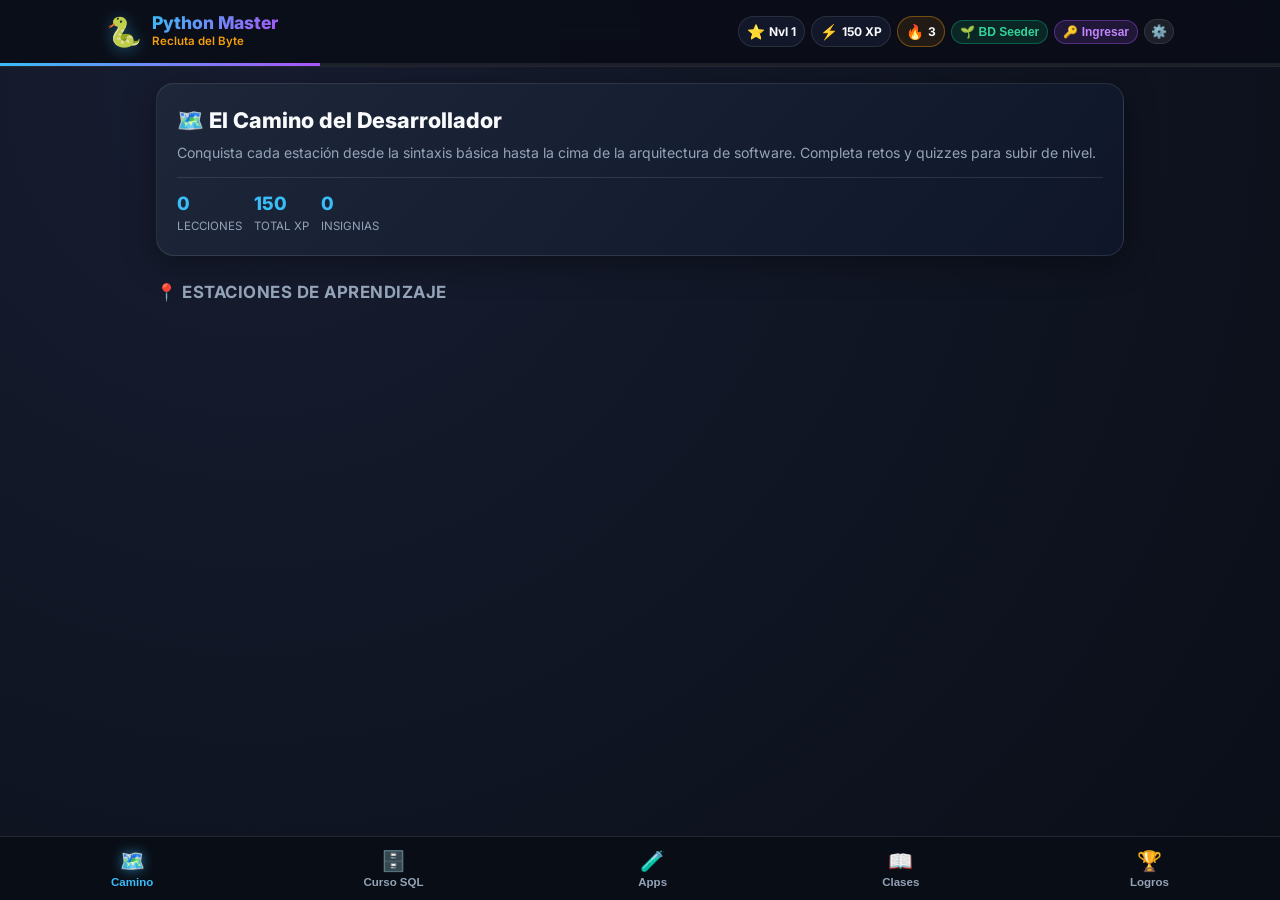
==== docs/index.html @ 7774337b "feat: autenticación JWT con bcrypt, control de usuarios y soporte de despliegue en /docs para GitHub" ====
<!DOCTYPE html>
<html lang="es">
<head>
  <meta charset="UTF-8">
  <meta name="viewport" content="width=device-width, initial-scale=1.0, maximum-scale=1.0, user-scalable=no">
  <title>Python & SQL Master: Game Edition</title>
  <link rel="stylesheet" href="style.css">
  <link rel="preconnect" href="https://fonts.googleapis.com">
  <link rel="preconnect" href="https://fonts.gstatic.com" crossorigin>
  <link href="https://fonts.googleapis.com/css2?family=Fira+Code:wght@400;500;600&family=Inter:wght@400;600;700;800;900&display=swap" rel="stylesheet">
</head>
<body>
  <!-- Header con Barra de Nivel, XP y Racha -->
  <header class="app-header">
    <div class="header-content">
      <div class="logo-area" onclick="app.switchTab('camino')">
        <span class="logo-icon">🐍</span>
        <div>
          <h1 class="logo-title">Python Master</h1>
          <span class="logo-subtitle" id="userRankTitle">Recluta del Byte</span>
        </div>
      </div>

      <!-- Barra de Gamificación / Stats & Autenticación -->
      <div class="gamification-bar">
        <div class="stat-pill" title="Nivel del Jugador">
          <span class="stat-icon">⭐</span>
          <span class="stat-value" id="userLevelBadge">Nvl 1</span>
        </div>
        <div class="stat-pill" title="Puntos de Experiencia">
          <span class="stat-icon">⚡</span>
          <span class="stat-value" id="userXpBadge">150 XP</span>
        </div>
        <div class="stat-pill streak-pill" title="Racha de Días">
          <span class="stat-icon">🔥</span>
          <span class="stat-value" id="userStreakBadge">3</span>
        </div>
        <button class="btn-db-seed" onclick="app.seedDatabase()" title="Sembrar / Restaurar datos en Supabase/SQLite">
          🌱 <span class="hide-mobile">BD Seeder</span>
        </button>
        <button class="btn-auth" id="btnAuthHeader" onclick="app.openAuthModal()" title="Iniciar Sesión o Registrarse">
          🔑 <span class="hide-mobile">Ingresar</span>
        </button>
        <button class="btn-api-config" onclick="app.openApiModal()" title="Configurar URL del Backend en Render">
          ⚙️
        </button>
      </div>
    </div>

    <!-- Barra de progreso hacia el siguiente nivel -->
    <div class="level-progress-container">
      <div class="level-progress-bar" id="levelProgressFill" style="width: 25%;"></div>
    </div>
  </header>

  <!-- Contenedor Principal de Vistas -->
  <main class="main-container" id="mainApp">
    
    <!-- ==================== PESTAÑA 1: CAMINO DEL JUEGO (ROADMAP) ==================== -->
    <section id="tabCamino" class="view-tab active">
      <div class="hero-card">
        <div class="hero-text">
          <h2>🗺️ El Camino del Desarrollador</h2>
          <p>Conquista cada estación desde la sintaxis básica hasta la cima de la arquitectura de software. Completa retos y quizzes para subir de nivel.</p>
        </div>
        <div class="global-stats-row">
          <div class="mini-stat">
            <span class="mini-stat-num" id="statCompletedLessons">0</span>
            <span class="mini-stat-lbl">Lecciones</span>
          </div>
          <div class="mini-stat">
            <span class="mini-stat-num" id="statTotalXp">150</span>
            <span class="mini-stat-lbl">Total XP</span>
          </div>
          <div class="mini-stat">
            <span class="mini-stat-num" id="statAchievementsCount">0</span>
            <span class="mini-stat-lbl">Insignias</span>
          </div>
        </div>
      </div>

      <!-- Mapa Gamificado de Nodos (Quest Tree) -->
      <div class="section-title">
        <h3>📍 Estaciones de Aprendizaje</h3>
      </div>
      <div class="game-map-container" id="gameRoadmap">
        <!-- Generado dinámicamente -->
      </div>
    </section>

    <!-- ==================== PESTAÑA 2: CURSO INTERACTIVO DE SQL ==================== -->
    <section id="tabSql" class="view-tab">
      <div class="hero-card sql-hero">
        <div class="hero-text">
          <h2>🗄️ Academia Interactiva de SQL & Supabase</h2>
          <p>Aprende SQL de forma didáctica. Escribe órdenes en lenguaje natural o código SQL puro. El sistema traducirá, explicará cada cláusula y ejecutará la consulta contra PostgreSQL/Supabase en tiempo real.</p>
        </div>
        <div class="sql-badge-info">
          <span>🚀 Motor: PostgreSQL / Supabase Real</span>
        </div>
      </div>

      <!-- Selector de Misiones SQL -->
      <div class="section-title">
        <h3>⚔️ Misiones SQL del Reino</h3>
      </div>
      <div class="sql-missions-scroll" id="sqlMissionsList">
        <!-- Renderizado dinámicamente -->
      </div>

      <!-- Panel Interactivo de Consultas -->
      <div class="sql-workspace-card">
        <div class="workspace-header">
          <div class="workspace-title">
            <span>💬 Asistente Didáctico & Consola SQL</span>
          </div>
          <div class="mode-toggle">
            <button class="mode-btn active" id="btnModeAuto" onclick="app.setSqlMode('auto')">Auto (IA/NL)</button>
            <button class="mode-btn" id="btnModeSql" onclick="app.setSqlMode('sql')">SQL Puro</button>
          </div>
        </div>

        <!-- Sugerencias Rápidas en 1 clic -->
        <div class="quick-prompts-bar">
          <span class="quick-label">Prueba:</span>
          <button class="chip-btn" onclick="app.setSqlQuery('selecciona el usuario de la tabla')">"selecciona el usuario de la tabla"</button>
          <button class="chip-btn" onclick="app.setSqlQuery('muestra los productos con poco stock')">"productos con poco stock"</button>
          <button class="chip-btn" onclick="app.setSqlQuery('usuarios vip con saldo mayor a 2500')">"usuarios vip"</button>
          <button class="chip-btn" onclick="app.setSqlQuery('pedidos con nombre del cliente')">"pedidos con cliente (JOIN)"</button>
          <button class="chip-btn" onclick="app.setSqlQuery('salario maximo y empleados por cada departamento')">"salarios por departamento"</button>
        </div>

        <div class="sql-input-area">
          <textarea id="sqlInput" class="sql-textarea" rows="3" placeholder="Escribe tu consulta aquí... Ej: 'selecciona el usuario de la tabla' o 'SELECT * FROM usuarios;'"></textarea>
          <div class="sql-actions">
            <button class="btn-primary btn-run-sql" onclick="app.executeSqlQuery()">
              ⚡ Ejecutar Consulta
            </button>
          </div>
        </div>

        <!-- Explicación Didáctica Desglosada -->
        <div id="sqlExplanationBox" class="sql-explanation-card" style="display: none;">
          <div class="explanation-title">💡 Explicación Didáctica de la Consulta:</div>
          <div id="sqlInterpretedQuery" class="code-pill"></div>
          <div id="sqlClausesList" class="clauses-grid"></div>
        </div>

        <!-- Tabla de Resultados en Vivo -->
        <div id="sqlResultsBox" class="sql-results-card" style="display: none;">
          <div class="results-header">
            <h4>📊 Resultados de la Base de Datos</h4>
            <div class="metrics-pills">
              <span id="sqlExecutionTime" class="metric-pill">0 ms</span>
              <span id="sqlTotalRows" class="metric-pill">0 filas</span>
            </div>
          </div>
          <div class="table-responsive" id="sqlTableContainer">
            <!-- Tabla renderizada -->
          </div>
        </div>

        <!-- Explorador de Tablas de la Base de Datos -->
        <div class="schema-explorer-toggle" onclick="app.toggleSchemaExplorer()">
          <span>🗂️ Ver Estructura de Tablas Disponibles en Supabase ▼</span>
        </div>
        <div id="schemaExplorerContent" class="schema-explorer-content" style="display: none;">
          <div class="schema-tables-grid" id="schemaTablesGrid"></div>
        </div>
      </div>
    </section>

    <!-- ==================== PESTAÑA 3: MICRO-PROGRAMAS DIDÁCTICOS ==================== -->
    <section id="tabApps" class="view-tab">
      <div class="hero-card apps-hero">
        <div class="hero-text">
          <h2>🧪 Laboratorio de Micro-Programas</h2>
          <p>Herramientas interactivas construidas con los proyectos de <code>python_master.txt</code>. Prueba la lógica, interactúa con calculadoras, cajeros y simuladores de negocios.</p>
        </div>
      </div>

      <!-- Cuadrícula de Aplicaciones -->
      <div class="apps-grid">
        <!-- App 1: Calculadora y Evaluador AST -->
        <div class="app-card">
          <div class="app-card-header">
            <span class="app-icon">🧮</span>
            <div>
              <h4>Calculadora Aritmética & AST</h4>
              <span class="app-tag">Operadores & Tipos</span>
            </div>
          </div>
          <p class="app-desc">Evalúa expresiones matemáticas, comprende la precedencia de operadores PEMDAS y el tipo de dato devuelto.</p>
          <div class="app-body">
            <input type="text" id="calcInput" class="app-input" value="(15 + 5) * 2 ** 3 // 4 % 7" placeholder="Ej: (10 + 2) * 5">
            <button class="btn-secondary btn-full" onclick="app.runCalculatorApp()">Calcular & Analizar Expresión</button>
            <div id="calcOutput" class="app-result-box" style="display: none;"></div>
          </div>
        </div>

        <!-- App 2: Simulador de Cajero Automático (Reto 114) -->
        <div class="app-card">
          <div class="app-card-header">
            <span class="app-icon">🏧</span>
            <div>
              <h4>Simulador de Cajero Automático</h4>
              <span class="app-tag">Reto 114: Bucles & While</span>
            </div>
          </div>
          <p class="app-desc">Simula las operaciones de una cuenta bancaria con menú interactivo, validación de saldos y depósitos.</p>
          <div class="app-body">
            <div class="atm-balance-display">
              <span>Saldo Actual:</span>
              <strong id="atmBalance">$1,000.00</strong>
            </div>
            <div class="atm-controls">
              <input type="number" id="atmAmount" class="app-input" placeholder="Monto ($)">
              <div class="btn-group-row">
                <button class="btn-secondary" onclick="app.atmDeposit()">➕ Depositar</button>
                <button class="btn-secondary" onclick="app.atmWithdraw()">➖ Retirar</button>
              </div>
            </div>
            <div id="atmLog" class="atm-log-box">
              <div class="log-entry">🟢 Cajero iniciado. Saldo: $1,000.00</div>
            </div>
          </div>
        </div>

        <!-- App 3: Generador de ID Único & Emails (Retos 40 y 53) -->
        <div class="app-card">
          <div class="app-card-header">
            <span class="app-icon">🆔</span>
            <div>
              <h4>Generador de ID & Email Corporativo</h4>
              <span class="app-tag">Retos 40 y 53: Cadenas & Random</span>
            </div>
          </div>
          <p class="app-desc">Genera identificadores normalizados utilizando slicing de texto y cadenas con formato.</p>
          <div class="app-body">
            <div class="form-row-2">
              <input type="text" id="idNombre" class="app-input" placeholder="Nombre (Ej: Carlos)">
              <input type="text" id="idApellido" class="app-input" placeholder="Apellido (Ej: Mendoza)">
            </div>
            <div class="form-row-2">
              <input type="number" id="idAnio" class="app-input" placeholder="Año Nacimiento (Ej: 1995)">
              <input type="text" id="idEmpresa" class="app-input" value="globalmentoring" placeholder="Empresa">
            </div>
            <button class="btn-secondary btn-full" onclick="app.runIdEmailApp()">Generar Credenciales</button>
            <div id="idEmailOutput" class="app-result-box" style="display: none;"></div>
          </div>
        </div>

        <!-- App 4: Simulador Reserva de Hotel (Retos 20 y 95) -->
        <div class="app-card">
          <div class="app-card-header">
            <span class="app-icon">🏨</span>
            <div>
              <h4>Simulador de Reserva Hotelera</h4>
              <span class="app-tag">Retos 20 y 95: Descuentos & Condicionales</span>
            </div>
          </div>
          <p class="app-desc">Calcula presupuestos de hospedaje con tarifas según habitación y descuentos de estancia.</p>
          <div class="app-body">
            <input type="text" id="hotelCliente" class="app-input" placeholder="Nombre Huésped" value="Ana Gómez">
            <div class="form-row-2">
              <select id="hotelHabitacion" class="app-input">
                <option value="estandar">Habitación Estándar ($75/noche)</option>
                <option value="vista_mar" selected>Suite Vista al Mar ($180/noche)</option>
                <option value="presidencial">Suite Presidencial ($320/noche)</option>
              </select>
              <input type="number" id="hotelNoches" class="app-input" value="4" min="1" placeholder="Noches">
            </div>
            <label class="checkbox-label">
              <input type="checkbox" id="hotelDesayuno" checked> Incluir Desayuno Buffet ($20/noche)
            </label>
            <button class="btn-secondary btn-full" onclick="app.runHotelApp()">Calcular Tarifa</button>
            <div id="hotelOutput" class="app-result-box" style="display: none;"></div>
          </div>
        </div>
      </div>
    </section>

    <!-- ==================== PESTAÑA 4: CLASES BREVES (MICRO-LEARNING) ==================== -->
    <section id="tabClases" class="view-tab">
      <div class="hero-card">
        <div class="hero-text">
          <h2>📖 Módulo de Sesiones: Clases Breves</h2>
          <p>Teoría pura explicada en 3 minutos. Lee los conceptos esenciales, revisa los patrones y afianza tu conocimiento con el mini-quizz inmediato.</p>
        </div>
      </div>
      <div class="brief-classes-list" id="briefClassesList">
        <!-- Renderizado dinámicamente -->
      </div>
    </section>

    <!-- ==================== PESTAÑA 5: LOGROS & BADGES ==================== -->
    <section id="tabLogros" class="view-tab">
      <div class="hero-card achievements-hero">
        <div class="hero-text">
          <h2>🏆 Sala de Trofeos & Insignias</h2>
          <p>Desbloquea medallas al completar bloques, dominar retos de concurrencia y ejecutar consultas avanzadas de SQL.</p>
        </div>
      </div>
      <div class="badges-grid-full" id="achievementsList">
        <!-- Renderizado dinámicamente -->
      </div>
    </section>

    <!-- ==================== VISTA MODAL: DETALLE DE LECCIÓN ==================== -->
    <section id="viewLessonModal" class="lesson-modal" style="display: none;">
      <div class="lesson-modal-content">
        <button class="btn-close-modal" onclick="app.closeLessonModal()">✕ Cerrar</button>
        <div id="lessonModalDetail"></div>
      </div>
    </section>

    <!-- ==================== VISTA MODAL: AUTENTICACIÓN / LOGIN ==================== -->
    <section id="viewAuthModal" class="lesson-modal" style="display: none;">
      <div class="lesson-modal-content" style="max-width: 420px;">
        <button class="btn-close-modal" onclick="app.closeAuthModal()">✕ Cerrar</button>
        <div class="auth-tabs-row">
          <button class="auth-tab-btn active" id="btnTabLogin" onclick="app.switchAuthMode('login')">Iniciar Sesión</button>
          <button class="auth-tab-btn" id="btnTabRegister" onclick="app.switchAuthMode('register')">Crear Cuenta</button>
        </div>

        <!-- Formulario Iniciar Sesión -->
        <form id="formLogin" onsubmit="event.preventDefault(); app.submitLogin();">
          <div style="margin-top: 14px;">
            <label style="font-size: 0.75rem; color: var(--text-muted);">Usuario o Correo:</label>
            <input type="text" id="loginIdent" class="app-input" required placeholder="Ej: carlos o carlos@empresa.com" style="margin-top: 4px;">
          </div>
          <div style="margin-top: 10px;">
            <label style="font-size: 0.75rem; color: var(--text-muted);">Contraseña:</label>
            <input type="password" id="loginPwd" class="app-input" required placeholder="••••••••" style="margin-top: 4px;">
          </div>
          <button type="submit" class="btn-primary btn-full" style="margin-top: 16px;">Entrar al Sistema ⚡</button>
        </form>

        <!-- Formulario Registro -->
        <form id="formRegister" onsubmit="event.preventDefault(); app.submitRegister();" style="display: none;">
          <div style="margin-top: 14px;">
            <label style="font-size: 0.75rem; color: var(--text-muted);">Nombre de Usuario:</label>
            <input type="text" id="regUser" class="app-input" required placeholder="Ej: jose2026" style="margin-top: 4px;">
          </div>
          <div style="margin-top: 10px;">
            <label style="font-size: 0.75rem; color: var(--text-muted);">Correo Electrónico:</label>
            <input type="email" id="regEmail" class="app-input" required placeholder="tu@email.com" style="margin-top: 4px;">
          </div>
          <div style="margin-top: 10px;">
            <label style="font-size: 0.75rem; color: var(--text-muted);">Nombre Completo:</label>
            <input type="text" id="regFullName" class="app-input" placeholder="Ej: José Bacilio" style="margin-top: 4px;">
          </div>
          <div style="margin-top: 10px;">
            <label style="font-size: 0.75rem; color: var(--text-muted);">Contraseña (Mín. 6 caracteres):</label>
            <input type="password" id="regPwd" class="app-input" minlength="6" required placeholder="••••••••" style="margin-top: 4px;">
          </div>
          <button type="submit" class="btn-primary btn-full" style="margin-top: 16px;">Registrarse & Obtener +150 XP 🚀</button>
        </form>
        <div id="authStatusMsg" style="margin-top: 10px; font-size: 0.8rem; display: none;"></div>
      </div>
    </section>

    <!-- ==================== VISTA MODAL: CONFIGURACIÓN DE API (GITHUB PAGES) ==================== -->
    <section id="viewApiModal" class="lesson-modal" style="display: none;">
      <div class="lesson-modal-content" style="max-width: 480px;">
        <button class="btn-close-modal" onclick="app.closeApiModal()">✕ Cerrar</button>
        <h3 style="font-size: 1rem; color: var(--primary); margin-bottom: 8px;">⚙️ Conexión Backend API</h3>
        <p style="font-size: 0.8rem; color: var(--text-muted); margin-bottom: 12px;">
          Si abres la aplicación desde <strong>GitHub Pages</strong>, ingresa la URL de tu servicio web en Render para conectar la base de datos de Supabase.
        </p>
        <input type="text" id="inputApiBaseUrl" class="app-input" placeholder="https://tu-servicio.onrender.com">
        <div style="display: flex; gap: 8px; margin-top: 12px;">
          <button class="btn-secondary" style="flex: 1;" onclick="app.setLocalApi()">Usar Localhost</button>
          <button class="btn-primary" style="flex: 1;" onclick="app.saveApiBaseUrl()">Guardar URL</button>
        </div>
      </div>
    </section>

  </main>

  <!-- Mobile Bottom Navigation Bar (Compatible con iPhone 7) -->
  <nav class="mobile-nav">
    <button class="nav-item active" onclick="app.switchTab('camino')">
      <span class="nav-icon">🗺️</span>
      <span class="nav-label">Camino</span>
    </button>
    <button class="nav-item" onclick="app.switchTab('sql')">
      <span class="nav-icon">🗄️</span>
      <span class="nav-label">Curso SQL</span>
    </button>
    <button class="nav-item" onclick="app.switchTab('apps')">
      <span class="nav-icon">🧪</span>
      <span class="nav-label">Apps</span>
    </button>
    <button class="nav-item" onclick="app.switchTab('clases')">
      <span class="nav-icon">📖</span>
      <span class="nav-label">Clases</span>
    </button>
    <button class="nav-item" onclick="app.switchTab('logros')">
      <span class="nav-icon">🏆</span>
      <span class="nav-label">Logros</span>
    </button>
  </nav>

  <script src="app.js"></script>
</body>
</html>
---- docs/style.css ----
/* ========================================================
   ESTILOS MODERNOS Y GAMIFICADOS: PYTHON & SQL MASTER
   Compatible con iPhone 7 (iOS 15) y Navegadores Modernos
   ======================================================== */

:root {
  --bg-dark: #0a0e17;
  --bg-card: rgba(20, 27, 45, 0.85);
  --bg-card-hover: rgba(28, 38, 64, 0.95);
  --bg-accent: #1e293b;
  --border-color: rgba(255, 255, 255, 0.1);
  --border-glow: rgba(56, 189, 248, 0.3);
  
  --primary: #38bdf8;
  --primary-hover: #0284c7;
  --secondary: #a855f7;
  --accent-gold: #f59e0b;
  --accent-green: #10b981;
  --accent-red: #ef4444;
  --text-main: #f8fafc;
  --text-muted: #94a3b8;
  
  --font-sans: 'Inter', -apple-system, BlinkMacSystemFont, "Segoe UI", Roboto, sans-serif;
  --font-mono: 'Fira Code', monospace;
  
  --radius-sm: 8px;
  --radius-md: 12px;
  --radius-lg: 18px;
  --radius-full: 9999px;
  
  --shadow-card: 0 8px 32px 0 rgba(0, 0, 0, 0.37);
  --shadow-glow: 0 0 20px rgba(56, 189, 248, 0.25);
}

* {
  margin: 0;
  padding: 0;
  box-sizing: border-box;
  -webkit-tap-highlight-color: transparent;
}

body {
  font-family: var(--font-sans);
  background: radial-gradient(circle at 20% 10%, #171d31 0%, #0a0e17 100%);
  color: var(--text-main);
  min-height: 100vh;
  padding-bottom: 90px; /* Espacio para barra móvil */
  line-height: 1.5;
}

/* ==================== HEADER & GAMIFICATION BAR ==================== */
.app-header {
  position: sticky;
  top: 0;
  z-index: 100;
  background: rgba(10, 14, 23, 0.92);
  backdrop-filter: blur(14px);
  -webkit-backdrop-filter: blur(14px);
  border-bottom: 1px solid var(--border-color);
}

.header-content {
  max-width: 1100px;
  margin: 0 auto;
  padding: 10px 16px;
  display: flex;
  align-items: center;
  justify-content: space-between;
  gap: 12px;
}

.logo-area {
  display: flex;
  align-items: center;
  gap: 10px;
  cursor: pointer;
}

.logo-icon {
  font-size: 1.8rem;
  filter: drop-shadow(0 2px 8px rgba(56, 189, 248, 0.4));
}

.logo-title {
  font-size: 1.1rem;
  font-weight: 800;
  background: linear-gradient(135deg, #38bdf8, #a855f7);
  -webkit-background-clip: text;
  -webkit-text-fill-color: transparent;
  line-height: 1.1;
}

.logo-subtitle {
  font-size: 0.72rem;
  font-weight: 600;
  color: var(--accent-gold);
  display: block;
}

.gamification-bar {
  display: flex;
  align-items: center;
  gap: 6px;
}

.stat-pill {
  display: flex;
  align-items: center;
  gap: 4px;
  background: var(--bg-card);
  border: 1px solid var(--border-color);
  padding: 4px 8px;
  border-radius: var(--radius-full);
  font-size: 0.75rem;
  font-weight: 700;
}

.stat-icon {
  font-size: 0.9rem;
}

.stat-value {
  color: var(--text-main);
}

.streak-pill {
  border-color: rgba(245, 158, 11, 0.4);
  background: rgba(245, 158, 11, 0.1);
}

.btn-db-seed {
  background: rgba(16, 185, 129, 0.15);
  border: 1px solid rgba(16, 185, 129, 0.4);
  color: #34d399;
  font-size: 0.75rem;
  font-weight: 700;
  padding: 4px 8px;
  border-radius: var(--radius-full);
  cursor: pointer;
  transition: all 0.2s ease;
}

.btn-db-seed:hover {
  background: rgba(16, 185, 129, 0.3);
}

.level-progress-container {
  width: 100%;
  height: 3px;
  background: rgba(255, 255, 255, 0.08);
}

.level-progress-bar {
  height: 100%;
  background: linear-gradient(90deg, #38bdf8, #a855f7);
  transition: width 0.4s ease;
}

/* ==================== CONTENEDOR PRINCIPAL ==================== */
.main-container {
  max-width: 1000px;
  margin: 0 auto;
  padding: 16px;
}

.view-tab {
  display: none;
}

.view-tab.active {
  display: block;
  animation: fadeIn 0.3s ease-out;
}

@keyframes fadeIn {
  from { opacity: 0; transform: translateY(6px); }
  to { opacity: 1; transform: translateY(0); }
}

/* ==================== HERO CARDS ==================== */
.hero-card {
  background: linear-gradient(135deg, rgba(30, 41, 59, 0.9) 0%, rgba(15, 23, 42, 0.9) 100%);
  border: 1px solid var(--border-color);
  border-radius: var(--radius-lg);
  padding: 20px;
  margin-bottom: 24px;
  box-shadow: var(--shadow-card);
}

.hero-text h2 {
  font-size: 1.35rem;
  font-weight: 800;
  margin-bottom: 6px;
  color: var(--text-main);
}

.hero-text p {
  font-size: 0.88rem;
  color: var(--text-muted);
  line-height: 1.45;
}

.global-stats-row {
  display: flex;
  gap: 12px;
  margin-top: 14px;
  padding-top: 12px;
  border-top: 1px solid var(--border-color);
}

.mini-stat {
  display: flex;
  flex-direction: column;
}

.mini-stat-num {
  font-size: 1.15rem;
  font-weight: 800;
  color: var(--primary);
}

.mini-stat-lbl {
  font-size: 0.72rem;
  color: var(--text-muted);
  text-transform: uppercase;
}

.sql-hero {
  border-left: 4px solid var(--primary);
}

.sql-badge-info {
  margin-top: 10px;
  display: inline-block;
  background: rgba(56, 189, 248, 0.12);
  border: 1px solid rgba(56, 189, 248, 0.3);
  color: var(--primary);
  font-size: 0.75rem;
  font-weight: 700;
  padding: 4px 10px;
  border-radius: var(--radius-full);
}

/* ==================== MAPA DEL JUEGO (ROADMAP) ==================== */
.section-title {
  margin-bottom: 14px;
}

.section-title h3 {
  font-size: 1.05rem;
  font-weight: 700;
  color: var(--text-muted);
  text-transform: uppercase;
  letter-spacing: 0.5px;
}

.game-map-container {
  display: flex;
  flex-direction: column;
  gap: 16px;
  position: relative;
}

.roadmap-block-card {
  background: var(--bg-card);
  border: 1px solid var(--border-color);
  border-radius: var(--radius-md);
  padding: 16px;
  transition: all 0.2s ease;
  position: relative;
  overflow: hidden;
}

.roadmap-block-card:hover {
  border-color: var(--border-glow);
  box-shadow: var(--shadow-glow);
}

.block-header-info {
  display: flex;
  align-items: center;
  justify-content: space-between;
  margin-bottom: 12px;
}

.block-title-row {
  display: flex;
  align-items: center;
  gap: 10px;
}

.block-icon-large {
  font-size: 1.8rem;
}

.block-title-text {
  font-size: 1.05rem;
  font-weight: 700;
  color: var(--text-main);
}

.block-days-badge {
  font-size: 0.72rem;
  color: var(--accent-gold);
  font-weight: 600;
}

.nodes-timeline {
  display: flex;
  flex-wrap: wrap;
  gap: 8px;
  margin-top: 10px;
}

.quest-node {
  background: var(--bg-accent);
  border: 1px solid var(--border-color);
  border-radius: var(--radius-sm);
  padding: 8px 12px;
  font-size: 0.8rem;
  font-weight: 600;
  cursor: pointer;
  display: flex;
  align-items: center;
  gap: 6px;
  transition: all 0.2s ease;
}

.quest-node:hover {
  background: var(--bg-card-hover);
  border-color: var(--primary);
  transform: translateY(-2px);
}

.quest-node.completed {
  border-color: rgba(16, 185, 129, 0.4);
  background: rgba(16, 185, 129, 0.12);
}

.quest-node.completed .node-status-icon {
  color: #34d399;
}

/* ==================== CURSO DE SQL INTERACTIVO ==================== */
.sql-missions-scroll {
  display: flex;
  gap: 10px;
  overflow-x: auto;
  padding-bottom: 8px;
  margin-bottom: 20px;
  scrollbar-width: thin;
}

.mission-chip {
  flex: 0 0 auto;
  background: var(--bg-card);
  border: 1px solid var(--border-color);
  border-radius: var(--radius-md);
  padding: 10px 14px;
  cursor: pointer;
  transition: all 0.2s ease;
  min-width: 170px;
}

.mission-chip:hover, .mission-chip.active {
  border-color: var(--primary);
  background: rgba(56, 189, 248, 0.1);
}

.mission-header {
  display: flex;
  justify-content: space-between;
  align-items: center;
  margin-bottom: 4px;
}

.mission-lvl {
  font-size: 0.7rem;
  font-weight: 700;
  color: var(--accent-gold);
}

.mission-xp {
  font-size: 0.7rem;
  font-weight: 800;
  color: #34d399;
}

.mission-name {
  font-size: 0.82rem;
  font-weight: 700;
  color: var(--text-main);
  white-space: nowrap;
  overflow: hidden;
  text-overflow: ellipsis;
}

.sql-workspace-card {
  background: var(--bg-card);
  border: 1px solid var(--border-color);
  border-radius: var(--radius-lg);
  padding: 18px;
  margin-bottom: 20px;
}

.workspace-header {
  display: flex;
  justify-content: space-between;
  align-items: center;
  margin-bottom: 12px;
}

.workspace-title {
  font-size: 0.95rem;
  font-weight: 700;
}

.mode-toggle {
  display: flex;
  background: var(--bg-accent);
  border-radius: var(--radius-full);
  padding: 2px;
}

.mode-btn {
  background: transparent;
  border: none;
  color: var(--text-muted);
  font-size: 0.75rem;
  font-weight: 700;
  padding: 4px 10px;
  border-radius: var(--radius-full);
  cursor: pointer;
}

.mode-btn.active {
  background: var(--primary);
  color: #0f172a;
}

.quick-prompts-bar {
  display: flex;
  align-items: center;
  gap: 6px;
  overflow-x: auto;
  padding-bottom: 8px;
  margin-bottom: 12px;
}

.quick-label {
  font-size: 0.72rem;
  color: var(--text-muted);
  font-weight: 600;
  flex: 0 0 auto;
}

.chip-btn {
  flex: 0 0 auto;
  background: rgba(255, 255, 255, 0.05);
  border: 1px solid rgba(255, 255, 255, 0.1);
  color: var(--text-muted);
  font-size: 0.72rem;
  padding: 4px 8px;
  border-radius: var(--radius-full);
  cursor: pointer;
}

.chip-btn:hover {
  background: rgba(56, 189, 248, 0.15);
  color: var(--primary);
  border-color: var(--primary);
}

.sql-textarea {
  width: 100%;
  background: #070a10;
  border: 1px solid var(--border-color);
  border-radius: var(--radius-sm);
  color: var(--text-main);
  font-family: var(--font-mono);
  font-size: 0.88rem;
  padding: 10px;
  resize: vertical;
}

.sql-actions {
  display: flex;
  justify-content: flex-end;
  margin-top: 10px;
}

.btn-primary {
  background: linear-gradient(135deg, var(--primary), var(--primary-hover));
  border: none;
  color: #0f172a;
  font-weight: 700;
  font-size: 0.88rem;
  padding: 8px 18px;
  border-radius: var(--radius-md);
  cursor: pointer;
  transition: all 0.2s ease;
}

.btn-primary:hover {
  transform: translateY(-1px);
  box-shadow: var(--shadow-glow);
}

.sql-explanation-card {
  margin-top: 16px;
  background: rgba(15, 23, 42, 0.9);
  border: 1px solid rgba(56, 189, 248, 0.3);
  border-radius: var(--radius-md);
  padding: 14px;
}

.explanation-title {
  font-size: 0.85rem;
  font-weight: 700;
  color: var(--primary);
  margin-bottom: 6px;
}

.code-pill {
  font-family: var(--font-mono);
  font-size: 0.82rem;
  background: #06090e;
  padding: 8px 10px;
  border-radius: var(--radius-sm);
  color: #38bdf8;
  margin-bottom: 10px;
  word-break: break-all;
}

.clauses-grid {
  display: flex;
  flex-direction: column;
  gap: 6px;
}

.clause-row {
  font-size: 0.8rem;
  line-height: 1.4;
  color: var(--text-muted);
}

.clause-keyword {
  color: var(--accent-gold);
  font-weight: 700;
  font-family: var(--font-mono);
}

.sql-results-card {
  margin-top: 16px;
}

.results-header {
  display: flex;
  justify-content: space-between;
  align-items: center;
  margin-bottom: 8px;
}

.results-header h4 {
  font-size: 0.88rem;
  font-weight: 700;
}

.metrics-pills {
  display: flex;
  gap: 6px;
}

.metric-pill {
  font-size: 0.72rem;
  background: rgba(255, 255, 255, 0.08);
  padding: 2px 8px;
  border-radius: var(--radius-full);
  color: var(--text-muted);
}

.table-responsive {
  width: 100%;
  overflow-x: auto;
  border: 1px solid var(--border-color);
  border-radius: var(--radius-sm);
  background: #080c14;
}

.data-table {
  width: 100%;
  border-collapse: collapse;
  font-size: 0.8rem;
  font-family: var(--font-mono);
}

.data-table th {
  background: #111827;
  color: var(--primary);
  padding: 8px 12px;
  text-align: left;
  border-bottom: 1px solid var(--border-color);
  white-space: nowrap;
}

.data-table td {
  padding: 8px 12px;
  border-bottom: 1px solid rgba(255, 255, 255, 0.05);
  color: var(--text-main);
  white-space: nowrap;
}

.schema-explorer-toggle {
  margin-top: 16px;
  font-size: 0.8rem;
  font-weight: 700;
  color: var(--text-muted);
  cursor: pointer;
}

.schema-explorer-content {
  margin-top: 10px;
}

.schema-tables-grid {
  display: grid;
  grid-template-columns: repeat(auto-fill, minmax(180px, 1fr));
  gap: 10px;
}

.schema-table-card {
  background: #080c14;
  border: 1px solid var(--border-color);
  border-radius: var(--radius-sm);
  padding: 10px;
}

.schema-table-name {
  font-size: 0.8rem;
  font-weight: 700;
  color: var(--accent-gold);
  margin-bottom: 4px;
}

.schema-col-item {
  font-size: 0.72rem;
  color: var(--text-muted);
  font-family: var(--font-mono);
}

/* ==================== MICRO-PROGRAMAS ==================== */
.apps-grid {
  display: grid;
  grid-template-columns: repeat(auto-fill, minmax(280px, 1fr));
  gap: 16px;
}

.app-card {
  background: var(--bg-card);
  border: 1px solid var(--border-color);
  border-radius: var(--radius-md);
  padding: 16px;
  display: flex;
  flex-direction: column;
}

.app-card-header {
  display: flex;
  align-items: center;
  gap: 10px;
  margin-bottom: 8px;
}

.app-icon {
  font-size: 1.8rem;
}

.app-card-header h4 {
  font-size: 0.95rem;
  font-weight: 700;
  line-height: 1.2;
}

.app-tag {
  font-size: 0.68rem;
  color: var(--accent-gold);
  font-weight: 600;
}

.app-desc {
  font-size: 0.8rem;
  color: var(--text-muted);
  margin-bottom: 12px;
}

.app-body {
  margin-top: auto;
  display: flex;
  flex-direction: column;
  gap: 8px;
}

.app-input {
  width: 100%;
  background: #070a10;
  border: 1px solid var(--border-color);
  border-radius: var(--radius-sm);
  color: var(--text-main);
  padding: 8px 10px;
  font-size: 0.85rem;
}

.btn-secondary {
  background: var(--bg-accent);
  border: 1px solid var(--border-color);
  color: var(--text-main);
  font-weight: 600;
  font-size: 0.82rem;
  padding: 8px 12px;
  border-radius: var(--radius-sm);
  cursor: pointer;
  transition: all 0.2s ease;
}

.btn-secondary:hover {
  background: rgba(56, 189, 248, 0.15);
  border-color: var(--primary);
}

.btn-full {
  width: 100%;
}

.app-result-box {
  background: #06090e;
  border: 1px solid var(--border-color);
  border-radius: var(--radius-sm);
  padding: 10px;
  font-size: 0.8rem;
  margin-top: 6px;
}

.atm-balance-display {
  display: flex;
  justify-content: space-between;
  align-items: center;
  background: rgba(16, 185, 129, 0.1);
  border: 1px solid rgba(16, 185, 129, 0.3);
  padding: 10px;
  border-radius: var(--radius-sm);
  margin-bottom: 8px;
}

.atm-balance-display strong {
  font-size: 1.1rem;
  color: #34d399;
}

.btn-group-row {
  display: flex;
  gap: 8px;
}

.btn-group-row button {
  flex: 1;
}

.atm-log-box {
  background: #070a10;
  border: 1px solid var(--border-color);
  border-radius: var(--radius-sm);
  padding: 6px;
  font-size: 0.72rem;
  max-height: 80px;
  overflow-y: auto;
  font-family: var(--font-mono);
  color: var(--text-muted);
}

.form-row-2 {
  display: flex;
  gap: 8px;
}

.checkbox-label {
  font-size: 0.78rem;
  color: var(--text-muted);
  display: flex;
  align-items: center;
  gap: 6px;
  cursor: pointer;
}

/* ==================== CLASES BREVES ==================== */
.brief-classes-list {
  display: flex;
  flex-direction: column;
  gap: 12px;
}

.brief-class-card {
  background: var(--bg-card);
  border: 1px solid var(--border-color);
  border-radius: var(--radius-md);
  padding: 14px;
  cursor: pointer;
  transition: all 0.2s ease;
}

.brief-class-card:hover {
  border-color: var(--primary);
}

.brief-class-header {
  display: flex;
  align-items: center;
  justify-content: space-between;
}

.brief-class-title {
  font-size: 0.95rem;
  font-weight: 700;
}

.brief-class-time {
  font-size: 0.72rem;
  background: rgba(56, 189, 248, 0.1);
  color: var(--primary);
  padding: 2px 8px;
  border-radius: var(--radius-full);
}

/* ==================== INSIGNIAS & LOGROS ==================== */
.badges-grid-full {
  display: grid;
  grid-template-columns: repeat(auto-fill, minmax(220px, 1fr));
  gap: 14px;
}

.badge-card {
  background: var(--bg-card);
  border: 1px solid var(--border-color);
  border-radius: var(--radius-md);
  padding: 14px;
  display: flex;
  align-items: center;
  gap: 12px;
  opacity: 0.5;
  transition: all 0.2s ease;
}

.badge-card.unlocked {
  opacity: 1;
  border-color: var(--accent-gold);
  box-shadow: 0 0 15px rgba(245, 158, 11, 0.2);
}

.badge-icon {
  font-size: 2rem;
}

.badge-card h4 {
  font-size: 0.88rem;
  font-weight: 700;
}

.badge-card p {
  font-size: 0.75rem;
  color: var(--text-muted);
}

/* ==================== MODAL DE LECCIÓN ==================== */
.lesson-modal {
  position: fixed;
  top: 0;
  left: 0;
  width: 100vw;
  height: 100vh;
  background: rgba(0, 0, 0, 0.85);
  backdrop-filter: blur(8px);
  -webkit-backdrop-filter: blur(8px);
  z-index: 200;
  display: flex;
  justify-content: center;
  align-items: center;
  padding: 16px;
}

.lesson-modal-content {
  background: #0f172a;
  border: 1px solid var(--border-glow);
  border-radius: var(--radius-lg);
  width: 100%;
  max-width: 800px;
  max-height: 90vh;
  overflow-y: auto;
  padding: 20px;
  box-shadow: var(--shadow-card);
}

.btn-close-modal {
  float: right;
  background: rgba(255, 255, 255, 0.1);
  border: none;
  color: var(--text-main);
  padding: 6px 12px;
  border-radius: var(--radius-full);
  font-size: 0.8rem;
  font-weight: 700;
  cursor: pointer;
}

/* ==================== ACORDEONES & BOTONES ==================== */
.accordion-btn {
  width: 100%;
  background: rgba(255, 255, 255, 0.05);
  border: 1px solid var(--border-color);
  color: var(--text-main);
  text-align: left;
  padding: 10px 14px;
  border-radius: var(--radius-sm);
  font-weight: 600;
  font-size: 0.85rem;
  cursor: pointer;
  margin-top: 10px;
  display: flex;
  justify-content: space-between;
  align-items: center;
}

.accordion-btn:hover {
  background: rgba(56, 189, 248, 0.1);
  border-color: var(--primary);
}

.accordion-content {
  display: none;
  padding: 12px;
  background: #080c14;
  border: 1px solid var(--border-color);
  border-top: none;
  border-radius: 0 0 var(--radius-sm) var(--radius-sm);
  font-size: 0.85rem;
  line-height: 1.5;
}

.accordion-content.open {
  display: block;
}

.code-editor-area {
  width: 100%;
  height: 180px;
  background: #05080e;
  border: 1px solid var(--border-color);
  border-radius: var(--radius-sm);
  color: #38bdf8;
  font-family: var(--font-mono);
  font-size: 0.88rem;
  padding: 10px;
  margin-top: 10px;
  resize: vertical;
}

/* ==================== NAVEGACIÓN MÓVIL (IPHONE 7) ==================== */
.mobile-nav {
  position: fixed;
  bottom: 0;
  left: 0;
  width: 100%;
  background: rgba(10, 14, 23, 0.95);
  backdrop-filter: blur(16px);
  -webkit-backdrop-filter: blur(16px);
  border-top: 1px solid var(--border-color);
  display: flex;
  justify-content: space-around;
  padding: 8px 6px calc(8px + env(safe-area-inset-bottom, 0px));
  z-index: 100;
}

.nav-item {
  background: transparent;
  border: none;
  display: flex;
  flex-direction: column;
  align-items: center;
  gap: 3px;
  color: var(--text-muted);
  cursor: pointer;
  font-size: 0.72rem;
  font-weight: 600;
  padding: 4px 8px;
  border-radius: var(--radius-sm);
  min-width: 54px;
}

.nav-icon {
  font-size: 1.25rem;
}

.nav-item.active {
  color: var(--primary);
}

.nav-item.active .nav-icon {
  filter: drop-shadow(0 0 6px rgba(56, 189, 248, 0.6));
}

@media (max-width: 480px) {
  .hide-mobile {
    display: none;
  }
}

/* ==================== BOTONES DE AUTH Y API MODAL ==================== */
.btn-auth {
  background: rgba(168, 85, 247, 0.15);
  border: 1px solid rgba(168, 85, 247, 0.4);
  color: #c084fc;
  font-size: 0.75rem;
  font-weight: 700;
  padding: 4px 8px;
  border-radius: var(--radius-full);
  cursor: pointer;
  transition: all 0.2s ease;
}

.btn-auth:hover {
  background: rgba(168, 85, 247, 0.3);
}

.btn-api-config {
  background: rgba(255, 255, 255, 0.08);
  border: 1px solid var(--border-color);
  color: var(--text-muted);
  font-size: 0.8rem;
  padding: 4px 6px;
  border-radius: var(--radius-full);
  cursor: pointer;
  transition: all 0.2s ease;
}

.btn-api-config:hover {
  color: var(--primary);
  border-color: var(--primary);
}

.auth-tabs-row {
  display: flex;
  background: var(--bg-accent);
  border-radius: var(--radius-sm);
  padding: 3px;
  margin-top: 10px;
}

.auth-tab-btn {
  flex: 1;
  background: transparent;
  border: none;
  color: var(--text-muted);
  font-size: 0.82rem;
  font-weight: 700;
  padding: 8px 10px;
  border-radius: var(--radius-sm);
  cursor: pointer;
  transition: all 0.2s ease;
}

.auth-tab-btn.active {
  background: var(--primary);
  color: #0f172a;
}
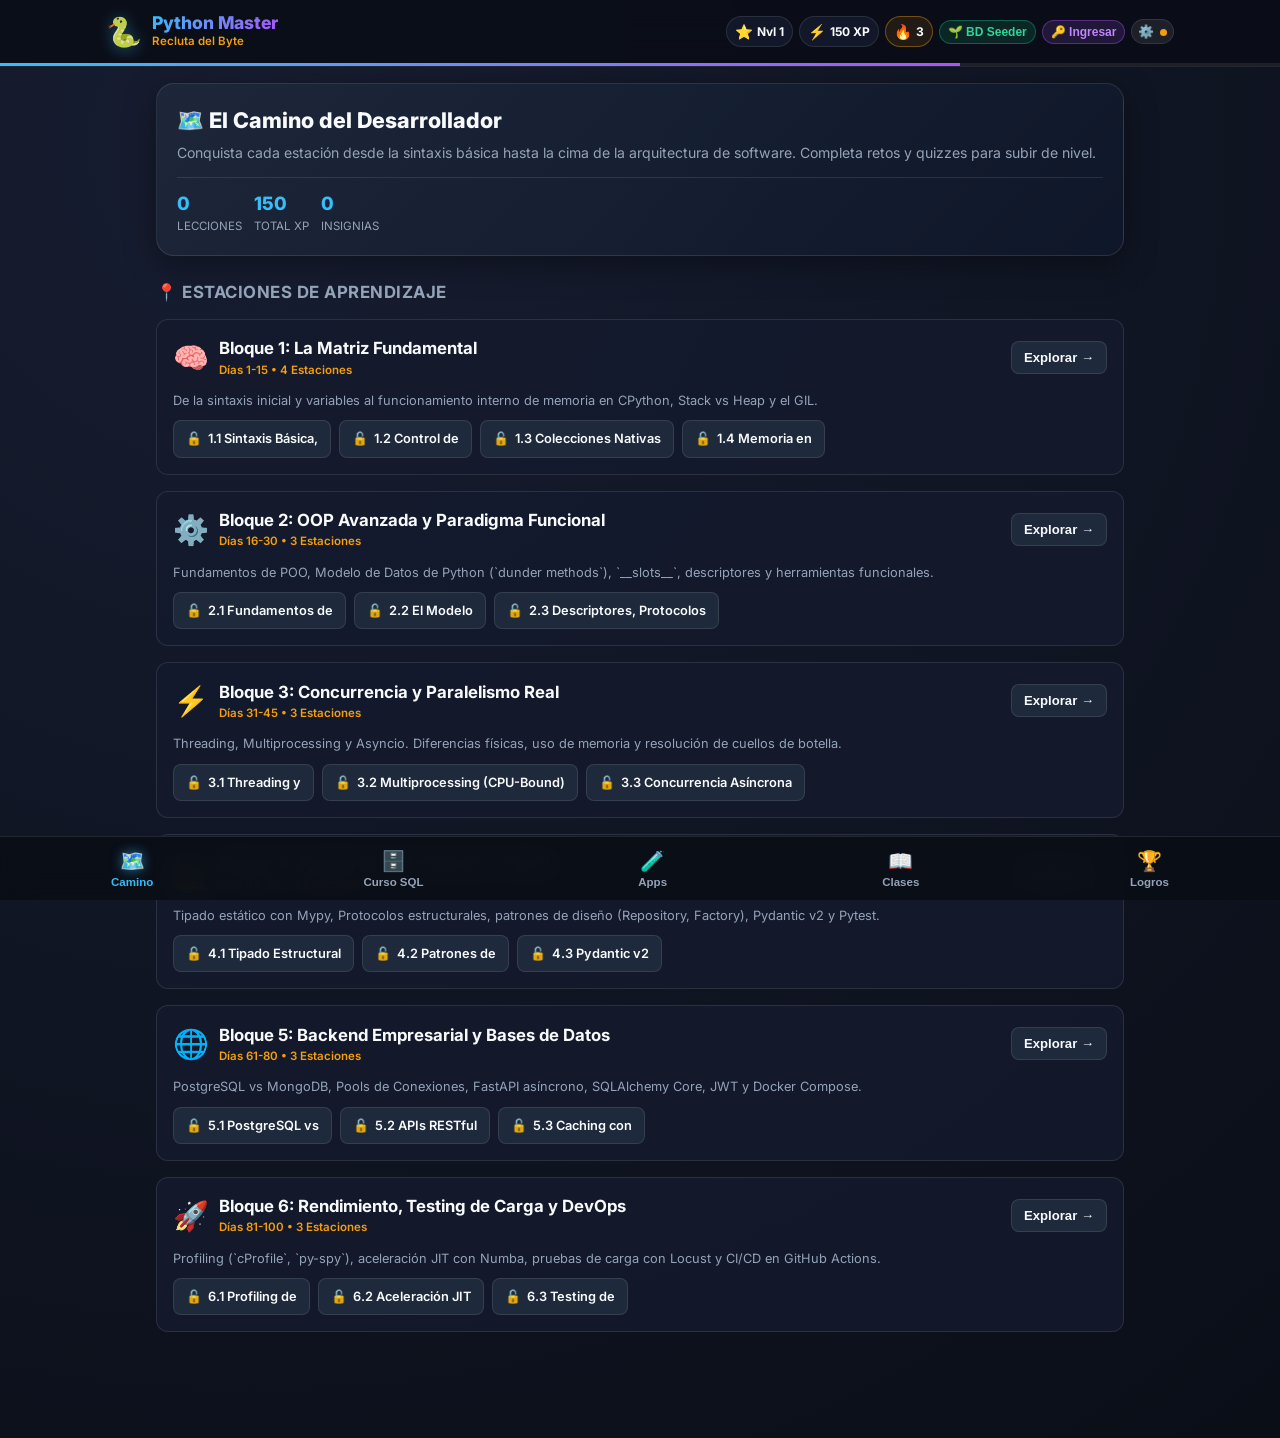
==== commit b072c38e: "fix: dataset de respaldo offline para roadmap y registro local inteligente en GitHub Pages" ====
--- a/docs/index.html
+++ b/docs/index.html
@@ -42,7 +42,7 @@
           🔑 <span class="hide-mobile">Ingresar</span>
         </button>
         <button class="btn-api-config" onclick="app.openApiModal()" title="Configurar URL del Backend en Render">
-          ⚙️
+          ⚙️ <span class="api-status-dot" id="apiStatusDot"></span>
         </button>
       </div>
     </div>
@@ -362,16 +362,23 @@
 
     <!-- ==================== VISTA MODAL: CONFIGURACIÓN DE API (GITHUB PAGES) ==================== -->
     <section id="viewApiModal" class="lesson-modal" style="display: none;">
-      <div class="lesson-modal-content" style="max-width: 480px;">
+      <div class="lesson-modal-content" style="max-width: 500px;">
         <button class="btn-close-modal" onclick="app.closeApiModal()">✕ Cerrar</button>
-        <h3 style="font-size: 1rem; color: var(--primary); margin-bottom: 8px;">⚙️ Conexión Backend API</h3>
-        <p style="font-size: 0.8rem; color: var(--text-muted); margin-bottom: 12px;">
-          Si abres la aplicación desde <strong>GitHub Pages</strong>, ingresa la URL de tu servicio web en Render para conectar la base de datos de Supabase.
+        <h3 style="font-size: 1.05rem; color: var(--primary); margin-bottom: 8px;">⚙️ Conexión Backend & Supabase</h3>
+        <p style="font-size: 0.82rem; color: var(--text-muted); line-height: 1.5; margin-bottom: 12px;">
+          En <strong>GitHub Pages</strong>, el frontend necesita la URL de tu servicio web en Render para ejecutar código Python real y consultar la base de datos de <strong>Supabase</strong>.
         </p>
+        <div style="background: rgba(56, 189, 248, 0.08); border: 1px solid rgba(56, 189, 248, 0.25); border-radius: 8px; padding: 10px; font-size: 0.78rem; color: #94a3b8; margin-bottom: 12px;">
+          📌 <strong>¿Dónde está tu URL de Render?</strong><br>
+          1. Entra a tu Dashboard en <a href="https://dashboard.render.com" target="_blank" style="color: var(--primary);">dashboard.render.com</a>.<br>
+          2. Abre tu servicio (ej. <em>python-master-game</em>) y copia el enlace superior (ej: <code>https://python-master-game-xxxx.onrender.com</code>).<br>
+          3. Pégalo en el campo de abajo y pulsa <strong>Probar Conexión</strong>.
+        </div>
         <input type="text" id="inputApiBaseUrl" class="app-input" placeholder="https://tu-servicio.onrender.com">
-        <div style="display: flex; gap: 8px; margin-top: 12px;">
+        <div id="apiTestFeedback" style="margin-top: 8px; font-size: 0.8rem; display: none;"></div>
+        <div style="display: flex; gap: 8px; margin-top: 14px;">
           <button class="btn-secondary" style="flex: 1;" onclick="app.setLocalApi()">Usar Localhost</button>
-          <button class="btn-primary" style="flex: 1;" onclick="app.saveApiBaseUrl()">Guardar URL</button>
+          <button class="btn-primary" style="flex: 1;" onclick="app.testAndSaveApiUrl()">Probar & Guardar ⚡</button>
         </div>
       </div>
     </section>
@@ -402,6 +409,7 @@
     </button>
   </nav>
 
+  <script src="curriculum_fallback.js"></script>
   <script src="app.js"></script>
 </body>
 </html>
--- a/docs/style.css
+++ b/docs/style.css
@@ -1070,3 +1070,19 @@
   background: var(--primary);
   color: #0f172a;
 }
+
+.api-status-dot {
+  display: inline-block;
+  width: 7px;
+  height: 7px;
+  border-radius: 50%;
+  background: #f59e0b; /* yellow for local / unverified */
+  margin-left: 2px;
+  vertical-align: middle;
+  transition: all 0.3s ease;
+}
+
+.api-status-dot.online {
+  background: #10b981;
+  box-shadow: 0 0 6px #10b981;
+}
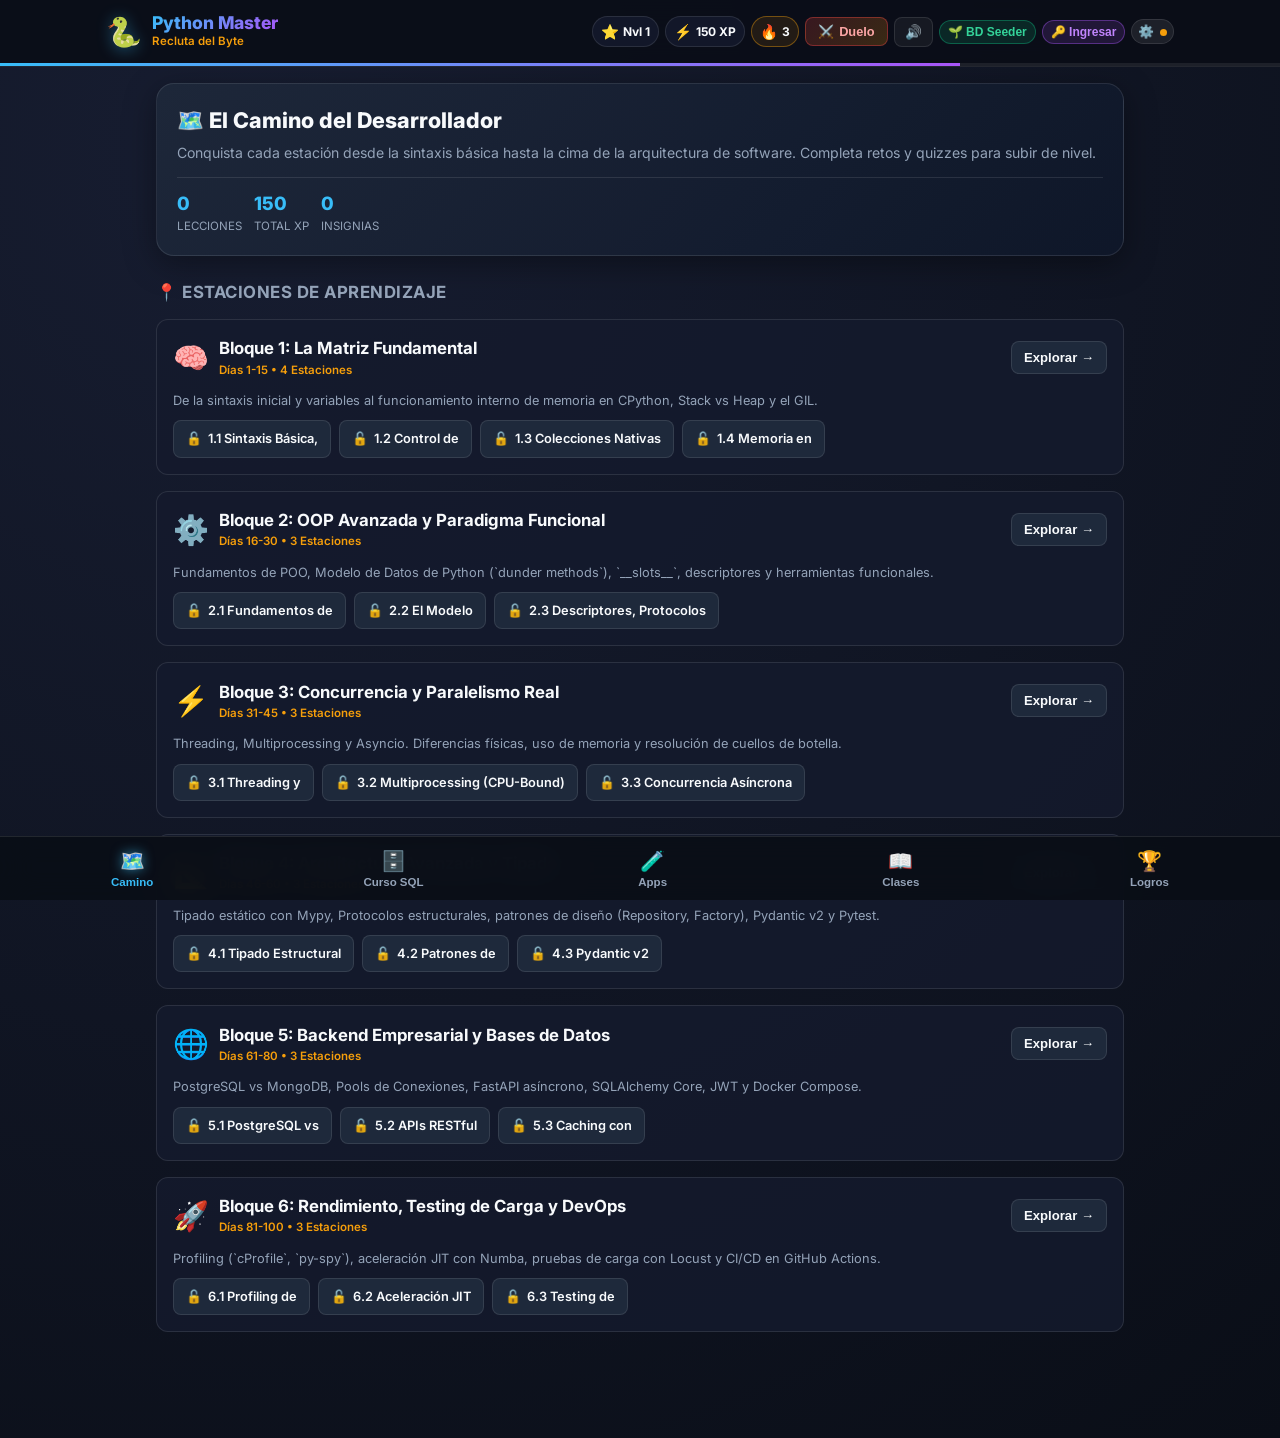
==== commit a7842341: "feat: revolucion ui/ux, sintetizador web audio, particulas zero-dom, 2d parsons, barra simbolos movi" ====
--- a/docs/index.html
+++ b/docs/index.html
@@ -10,6 +10,9 @@
   <link href="https://fonts.googleapis.com/css2?family=Fira+Code:wght@400;500;600&family=Inter:wght@400;600;700;800;900&display=swap" rel="stylesheet">
 </head>
 <body>
+  <!-- Canvas para Sistema de Partículas XP (Zero-DOM) -->
+  <canvas id="fxCanvas" class="fx-canvas"></canvas>
+
   <!-- Header con Barra de Nivel, XP y Racha -->
   <header class="app-header">
     <div class="header-content">
@@ -35,6 +38,12 @@
           <span class="stat-icon">🔥</span>
           <span class="stat-value" id="userStreakBadge">3</span>
         </div>
+        <button class="btn-duel-header" onclick="app.openGhostDuelModal()" title="Duelo Fantasma de Velocidad 1 vs 1">
+          ⚔️ <span class="hide-mobile">Duelo</span>
+        </button>
+        <button class="btn-sound-toggle" id="btnSoundToggle" onclick="app.toggleSound()" title="Activar/Desactivar Efectos de Audio Sintético">
+          🔊
+        </button>
         <button class="btn-db-seed" onclick="app.seedDatabase()" title="Sembrar / Restaurar datos en Supabase/SQLite">
           🌱 <span class="hide-mobile">BD Seeder</span>
         </button>
@@ -379,6 +388,69 @@
         <div style="display: flex; gap: 8px; margin-top: 14px;">
           <button class="btn-secondary" style="flex: 1;" onclick="app.setLocalApi()">Usar Localhost</button>
           <button class="btn-primary" style="flex: 1;" onclick="app.testAndSaveApiUrl()">Probar & Guardar ⚡</button>
+        </div>
+    <!-- ==================== VISTA MODAL: DUELO FANTASMA (GHOST DUEL 1 vs 1) ==================== -->
+    <section id="viewDuelModal" class="lesson-modal" style="display: none;">
+      <div class="lesson-modal-content" style="max-width: 600px;">
+        <button class="btn-close-modal" onclick="app.closeGhostDuelModal()">✕ Salir del Duelo</button>
+        <div style="display: flex; align-items: center; justify-content: space-between; margin-bottom: 10px;">
+          <span style="font-size: 0.72rem; color: #ef4444; font-weight: 800; letter-spacing: 1px;">⚡ ARENA DE DUELOS ASÍNCRONOS</span>
+          <span id="duelTimerBadge" style="font-family: var(--font-mono); font-size: 0.85rem; color: var(--accent-gold); font-weight: 700;">⏱️ 00:00</span>
+        </div>
+        <h3 id="duelTitle" style="font-size: 1.15rem; font-weight: 800; margin-bottom: 6px;">Duelo Relámpago: Inversor de Cadenas</h3>
+        <p id="duelDescription" style="font-size: 0.82rem; color: var(--text-muted); margin-bottom: 12px; line-height: 1.5;">
+          Escribe la función <code>invertir_texto(s: str) -> str</code> que reciba una cadena y retorne el texto invertido usando slicing de CPython. ¡El oponente fantasma ya comenzó a codificar!
+        </p>
+
+        <!-- Marcador 1 vs 1 con Barras de Progreso -->
+        <div class="duel-scoreboard">
+          <div class="duel-player-card">
+            <div class="duel-player-header">
+              <span class="player-name">👤 Tú (<span id="duelPlayerName">Jugador</span>)</span>
+              <span class="player-pct" id="playerProgressPct">0%</span>
+            </div>
+            <div class="duel-progress-track">
+              <div class="duel-progress-fill player-fill" id="playerProgressBar" style="width: 0%;"></div>
+            </div>
+          </div>
+
+          <div class="duel-vs-badge">VS</div>
+
+          <div class="duel-player-card">
+            <div class="duel-player-header">
+              <span class="player-name opponent-name">👻 <span id="ghostOpponentName">ShadowCoder_89</span> (Rango 1)</span>
+              <span class="player-pct" id="ghostProgressPct">0%</span>
+            </div>
+            <div class="duel-progress-track">
+              <div class="duel-progress-fill ghost-fill" id="ghostProgressBar" style="width: 0%;"></div>
+            </div>
+          </div>
+        </div>
+
+        <div id="ghostStatusTicker" class="ghost-ticker">
+          👻 El oponente fantasma está analizando el enunciado y escribiendo el arnés...
+        </div>
+
+        <!-- Barra de símbolos Python para móvil y desktop -->
+        <div style="margin-top: 14px;">
+          <div class="code-accessory-bar" id="duelAccessoryBar">
+            <button type="button" class="acc-btn" onclick="app.insertSymbol('    ', 0, 'duelCodeEditor')">Tab</button>
+            <button type="button" class="acc-btn" onclick="app.insertSymbol(':', 0, 'duelCodeEditor')">:</button>
+            <button type="button" class="acc-btn" onclick="app.insertSymbol('()', 1, 'duelCodeEditor')">( )</button>
+            <button type="button" class="acc-btn" onclick="app.insertSymbol('\'\'', 1, 'duelCodeEditor')">' '</button>
+            <button type="button" class="acc-btn" onclick="app.insertSymbol('[]', 1, 'duelCodeEditor')">[ ]</button>
+            <button type="button" class="acc-btn" onclick="app.insertSymbol(' == ', 0, 'duelCodeEditor')">==</button>
+            <button type="button" class="acc-btn" onclick="app.insertSymbol('def ', 0, 'duelCodeEditor')">def</button>
+            <button type="button" class="acc-btn" onclick="app.insertSymbol('return ', 0, 'duelCodeEditor')">return</button>
+            <button type="button" class="acc-btn" onclick="app.insertSymbol(' -> ', 0, 'duelCodeEditor')">-&gt;</button>
+          </div>
+          <textarea id="duelCodeEditor" class="code-editor-area" style="min-height: 120px;">def invertir_texto(s: str) -> str:
+    # Tu código veloz aquí
+    pass</textarea>
+          <div style="display: flex; gap: 8px; margin-top: 10px;">
+            <button class="btn-primary" style="flex: 1;" onclick="app.submitDuelCode()">⚡ Enviar Solución del Duelo</button>
+          </div>
+          <div id="duelTerminalOutput" style="display: none; background: #03060a; border: 1px solid var(--border-color); padding: 10px; border-radius: 6px; margin-top: 10px; font-family: var(--font-mono); font-size: 0.8rem;"></div>
         </div>
       </div>
     </section>
--- a/docs/style.css
+++ b/docs/style.css
@@ -1086,3 +1086,365 @@
   background: #10b981;
   box-shadow: 0 0 6px #10b981;
 }
+
+/* ==================== MODO ROMPECABEZAS (PARSONS PUZZLE) ==================== */
+.editor-mode-tabs {
+  display: flex;
+  gap: 6px;
+  margin-top: 10px;
+  background: rgba(15, 23, 42, 0.6);
+  padding: 3px;
+  border-radius: var(--radius-sm);
+  border: 1px solid var(--border-color);
+}
+
+.editor-mode-btn {
+  flex: 1;
+  background: transparent;
+  border: none;
+  color: var(--text-muted);
+  font-size: 0.78rem;
+  font-weight: 700;
+  padding: 6px 10px;
+  border-radius: var(--radius-sm);
+  cursor: pointer;
+  transition: all 0.2s ease;
+}
+
+.editor-mode-btn.active {
+  background: rgba(56, 189, 248, 0.2);
+  color: var(--primary);
+  border: 1px solid rgba(56, 189, 248, 0.3);
+}
+
+.puzzle-container {
+  background: #06090e;
+  border: 1px solid var(--border-color);
+  border-radius: var(--radius-sm);
+  padding: 12px;
+  margin-top: 10px;
+}
+
+.puzzle-section-label {
+  font-size: 0.72rem;
+  color: var(--text-muted);
+  font-weight: 700;
+  text-transform: uppercase;
+  margin-bottom: 6px;
+  display: flex;
+  justify-content: space-between;
+  align-items: center;
+}
+
+.puzzle-pool {
+  display: flex;
+  flex-direction: column;
+  gap: 6px;
+  margin-bottom: 14px;
+  min-height: 50px;
+  background: rgba(255, 255, 255, 0.02);
+  padding: 8px;
+  border-radius: var(--radius-sm);
+  border: 1px dashed rgba(255, 255, 255, 0.1);
+}
+
+.puzzle-piece {
+  background: #0f172a;
+  border: 1px solid rgba(56, 189, 248, 0.3);
+  color: #38bdf8;
+  font-family: var(--font-mono);
+  font-size: 0.8rem;
+  padding: 8px 12px;
+  border-radius: 6px;
+  cursor: pointer;
+  text-align: left;
+  transition: all 0.2s ease;
+  user-select: none;
+  display: flex;
+  align-items: center;
+  justify-content: space-between;
+}
+
+.puzzle-piece:hover {
+  background: rgba(56, 189, 248, 0.15);
+  border-color: var(--primary);
+  transform: translateX(4px);
+}
+
+.puzzle-dropzone {
+  min-height: 80px;
+  background: rgba(16, 185, 129, 0.04);
+  border: 1px solid rgba(16, 185, 129, 0.3);
+  border-radius: var(--radius-sm);
+  padding: 8px;
+  display: flex;
+  flex-direction: column;
+  gap: 6px;
+}
+
+.puzzle-dropzone:empty::before {
+  content: "Toca las piezas de arriba en el orden correcto para armar la función...";
+  color: var(--text-muted);
+  font-size: 0.75rem;
+  font-style: italic;
+  padding: 10px;
+  display: block;
+}
+
+.puzzle-piece-assembled {
+  background: #09121d;
+  border: 1px solid #10b981;
+  color: #f8fafc;
+  font-family: var(--font-mono);
+  font-size: 0.8rem;
+  padding: 6px 10px;
+  border-radius: 6px;
+  text-align: left;
+  display: flex;
+  align-items: center;
+  justify-content: space-between;
+  gap: 8px;
+  transition: all 0.15s ease;
+  position: relative;
+}
+
+.puzzle-piece-content {
+  display: flex;
+  align-items: center;
+  gap: 6px;
+  overflow-x: auto;
+  flex: 1;
+}
+
+.indent-controls {
+  display: flex;
+  align-items: center;
+  gap: 4px;
+  flex-shrink: 0;
+}
+
+.btn-indent {
+  background: rgba(56, 189, 248, 0.12);
+  border: 1px solid rgba(56, 189, 248, 0.3);
+  color: #38bdf8;
+  font-size: 0.72rem;
+  padding: 3px 6px;
+  border-radius: 4px;
+  cursor: pointer;
+  transition: background 0.15s ease;
+}
+
+.btn-indent:hover {
+  background: rgba(56, 189, 248, 0.3);
+}
+
+.indent-level-badge {
+  font-size: 0.68rem;
+  color: var(--accent-gold);
+  font-weight: 700;
+  min-width: 32px;
+  text-align: center;
+}
+
+.btn-remove-piece {
+  background: rgba(239, 68, 68, 0.12);
+  border: 1px solid rgba(239, 68, 68, 0.3);
+  color: #f87171;
+  font-size: 0.72rem;
+  padding: 3px 6px;
+  border-radius: 4px;
+  cursor: pointer;
+}
+
+.btn-remove-piece:hover {
+  background: rgba(239, 68, 68, 0.35);
+}
+
+/* ==================== ZERO-DOM CANVAS PARTICLE ENGINE ==================== */
+.fx-canvas {
+  position: fixed;
+  top: 0;
+  left: 0;
+  width: 100vw;
+  height: 100vh;
+  pointer-events: none;
+  z-index: 10000;
+}
+
+/* Botón de Sonido Sintético en Header */
+.btn-sound-toggle {
+  background: rgba(255, 255, 255, 0.05);
+  border: 1px solid var(--border-color);
+  color: var(--text-main);
+  padding: 6px 10px;
+  border-radius: 8px;
+  cursor: pointer;
+  font-size: 0.85rem;
+  transition: all 0.2s ease;
+  display: flex;
+  align-items: center;
+  justify-content: center;
+}
+
+.btn-sound-toggle:hover {
+  background: rgba(56, 189, 248, 0.15);
+  border-color: var(--primary);
+}
+
+.btn-sound-toggle.muted {
+  opacity: 0.5;
+  filter: grayscale(1);
+}
+
+/* Botón de Duelo en Header */
+.btn-duel-header {
+  background: linear-gradient(135deg, rgba(239, 68, 68, 0.2), rgba(245, 158, 11, 0.2));
+  border: 1px solid rgba(239, 68, 68, 0.4);
+  color: #fca5a5;
+  padding: 6px 12px;
+  border-radius: 8px;
+  cursor: pointer;
+  font-size: 0.8rem;
+  font-weight: 700;
+  display: flex;
+  align-items: center;
+  gap: 5px;
+  transition: all 0.2s ease;
+}
+
+.btn-duel-header:hover {
+  background: linear-gradient(135deg, rgba(239, 68, 68, 0.35), rgba(245, 158, 11, 0.35));
+  border-color: #ef4444;
+  transform: translateY(-1px);
+}
+
+/* ==================== BARRA ERGONÓMICA DE SÍMBOLOS PYTHON ==================== */
+.code-accessory-bar {
+  display: flex;
+  gap: 5px;
+  overflow-x: auto;
+  padding: 6px 4px;
+  background: #080d16;
+  border: 1px solid var(--border-color);
+  border-bottom: none;
+  border-radius: var(--radius-sm) var(--radius-sm) 0 0;
+  -webkit-overflow-scrolling: touch;
+}
+
+.acc-btn {
+  background: #111827;
+  border: 1px solid rgba(255, 255, 255, 0.1);
+  color: #93c5fd;
+  font-family: var(--font-mono);
+  font-size: 0.76rem;
+  font-weight: 600;
+  padding: 4px 8px;
+  border-radius: 4px;
+  cursor: pointer;
+  white-space: nowrap;
+  flex-shrink: 0;
+  transition: all 0.15s ease;
+  user-select: none;
+}
+
+.acc-btn:active,
+.acc-btn:hover {
+  background: var(--primary);
+  color: #030712;
+}
+
+/* ==================== GHOST DUEL ARENA (DUELO 1 vs 1) ==================== */
+.duel-scoreboard {
+  background: #06090e;
+  border: 1px solid var(--border-color);
+  border-radius: var(--radius-sm);
+  padding: 12px;
+  display: flex;
+  flex-direction: column;
+  gap: 10px;
+  margin-bottom: 12px;
+}
+
+.duel-player-card {
+  display: flex;
+  flex-direction: column;
+  gap: 4px;
+}
+
+.duel-player-header {
+  display: flex;
+  justify-content: space-between;
+  font-size: 0.78rem;
+  font-weight: 700;
+}
+
+.player-name {
+  color: #38bdf8;
+}
+
+.opponent-name {
+  color: #f87171;
+}
+
+.player-pct {
+  color: var(--accent-gold);
+  font-family: var(--font-mono);
+}
+
+.duel-progress-track {
+  width: 100%;
+  height: 8px;
+  background: rgba(255, 255, 255, 0.05);
+  border-radius: 4px;
+  overflow: hidden;
+}
+
+.duel-progress-fill {
+  height: 100%;
+  border-radius: 4px;
+  transition: width 0.3s ease;
+}
+
+.player-fill {
+  background: linear-gradient(90deg, #38bdf8, #10b981);
+}
+
+.ghost-fill {
+  background: linear-gradient(90deg, #f59e0b, #ef4444);
+}
+
+.duel-vs-badge {
+  text-align: center;
+  font-size: 0.72rem;
+  font-weight: 900;
+  color: var(--accent-gold);
+  letter-spacing: 2px;
+  position: relative;
+}
+
+.duel-vs-badge::before,
+.duel-vs-badge::after {
+  content: "";
+  display: inline-block;
+  width: 30%;
+  height: 1px;
+  background: rgba(255, 255, 255, 0.1);
+  vertical-align: middle;
+  margin: 0 8px;
+}
+
+.ghost-ticker {
+  background: rgba(239, 68, 68, 0.06);
+  border: 1px dashed rgba(239, 68, 68, 0.3);
+  border-radius: 6px;
+  padding: 8px 10px;
+  font-size: 0.76rem;
+  color: #fca5a5;
+  font-family: var(--font-mono);
+  animation: pulse-glow 2s infinite ease-in-out;
+}
+
+@keyframes pulse-glow {
+  0%, 100% { opacity: 0.85; }
+  50% { opacity: 1; }
+}
